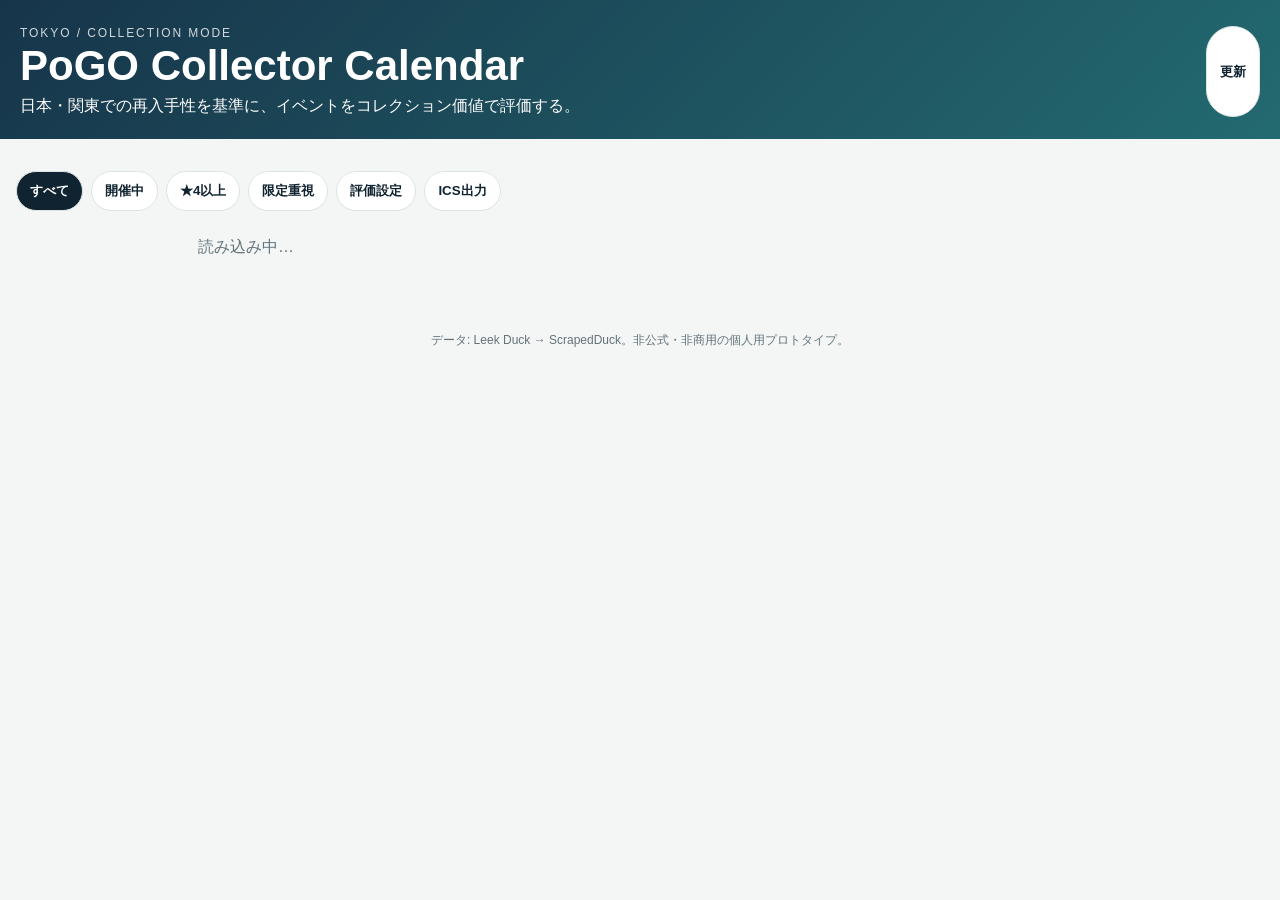
==== docs/index.html @ d17103ff "Add files via upload" ====
<!doctype html><html lang="ja"><head><meta charset="utf-8"><meta name="viewport" content="width=device-width,initial-scale=1"><meta name="theme-color" content="#18354a"><title>PoGO Collector Calendar</title><link rel="manifest" href="manifest.webmanifest"><link rel="stylesheet" href="style.css"></head><body><header><div><p class="eyebrow">TOKYO / COLLECTION MODE</p><h1>PoGO Collector Calendar</h1><p>日本・関東での再入手性を基準に、イベントをコレクション価値で評価する。</p></div><button id="refreshBtn">更新</button></header><section class="summary" id="summary"></section><nav class="filters"><button class="active" data-filter="all">すべて</button><button data-filter="ongoing">開催中</button><button data-filter="high">★4以上</button><button data-filter="limited">限定重視</button><button id="settingsBtn">評価設定</button><button id="icsBtn">ICS出力</button></nav><main><div id="status" class="status">読み込み中…</div><div id="events" class="event-list"></div></main><dialog id="settingsDialog"><form method="dialog"><h2>コレクション評価設定</h2><p class="muted">チェック済み要素は、該当イベントの優先度を下げる。</p><label><input type="checkbox" id="ownedRegionals"> 海外地域限定の通常色は概ね確保済み</label><label><input type="checkbox" id="ownedCostumes"> 衣装・帽子の通常色は1体で十分</label><label><input type="checkbox" id="ownedUnown"> アンノーン通常全28種を確保済み</label><label><input type="checkbox" id="pvpOff" checked> PvP価値を評価しない</label><label><input type="checkbox" id="tokyoPenalty" checked> 東京で恒常入手可能なら大幅減点</label><div class="dialog-actions"><button value="cancel">閉じる</button><button value="default" id="saveSettings">保存</button></div></form></dialog><footer><p>データ: Leek Duck → ScrapedDuck。非公式・非商用の個人用プロトタイプ。</p><p id="updated"></p></footer><script src="app.js"></script></body></html>
---- docs/style.css ----
body{margin:0;background:#f3f6f5;color:#102330;font-family:-apple-system,BlinkMacSystemFont,"Segoe UI","Noto Sans JP",sans-serif}*{box-sizing:border-box}header{background:linear-gradient(135deg,#17354a,#236a70);color:#fff;padding:26px 20px 22px;display:flex;justify-content:space-between;gap:16px}header h1{margin:2px 0 6px;font-size:clamp(25px,6vw,42px)}header p{margin:0}.eyebrow{font-size:12px;letter-spacing:.16em;opacity:.8}button{border:1px solid #dce5e3;background:#fff;color:#102330;padding:10px 13px;border-radius:999px;font-weight:700}.summary{display:grid;grid-template-columns:repeat(3,1fr);gap:10px;padding:14px 16px}.metric,.event{background:#fff;border:1px solid #dce5e3;border-radius:15px}.metric{padding:14px}.metric b{font-size:24px;display:block}.metric span,.status,.when,.score,.muted,footer{color:#63737b}.filters{display:flex;gap:8px;overflow:auto;padding:4px 16px 14px}.filters button.active{background:#102330;color:#fff}main{max-width:920px;margin:auto;padding:0 16px 30px}.status{padding:12px 2px}.event-list{display:grid;gap:12px}.event{overflow:hidden}.event-head{display:flex;gap:14px;padding:14px}.event img{width:86px;height:86px;border-radius:13px;object-fit:cover;background:#e8efed}.event-main{min-width:0;flex:1}.event h2{font-size:18px;margin:0 0 6px}.when{font-size:13px;margin-bottom:8px}.grade{display:inline-flex;font-weight:900;border-radius:999px;padding:5px 9px;background:#eef4f2}.grade[data-tier="SSS"],.grade[data-tier="SS"]{color:#7a3cff}.grade[data-tier="S"]{color:#d7581c}.grade[data-tier="A"]{color:#b58a00}.score{font-size:12px}.badges{display:flex;flex-wrap:wrap;gap:5px;margin-top:9px}.badge{font-size:11px;border:1px solid #dce5e3;border-radius:999px;padding:4px 7px}.detail{border-top:1px solid #dce5e3;padding:12px 14px;background:#fbfcfc}.detail p{margin:4px 0;font-size:14px}.targets{color:#254d52}a{color:#0e8f88;font-weight:700;text-decoration:none}footer{padding:20px;font-size:12px;text-align:center}dialog{border:0;border-radius:18px;padding:20px;max-width:500px;width:calc(100% - 30px)}dialog label{display:block;padding:9px 0}.dialog-actions{display:flex;justify-content:flex-end;gap:8px;margin-top:12px}@media(max-width:560px){.summary{grid-template-columns:1fr 1fr}.summary .metric:last-child{grid-column:1/-1}.event img{width:72px;height:72px}.event h2{font-size:16px}}
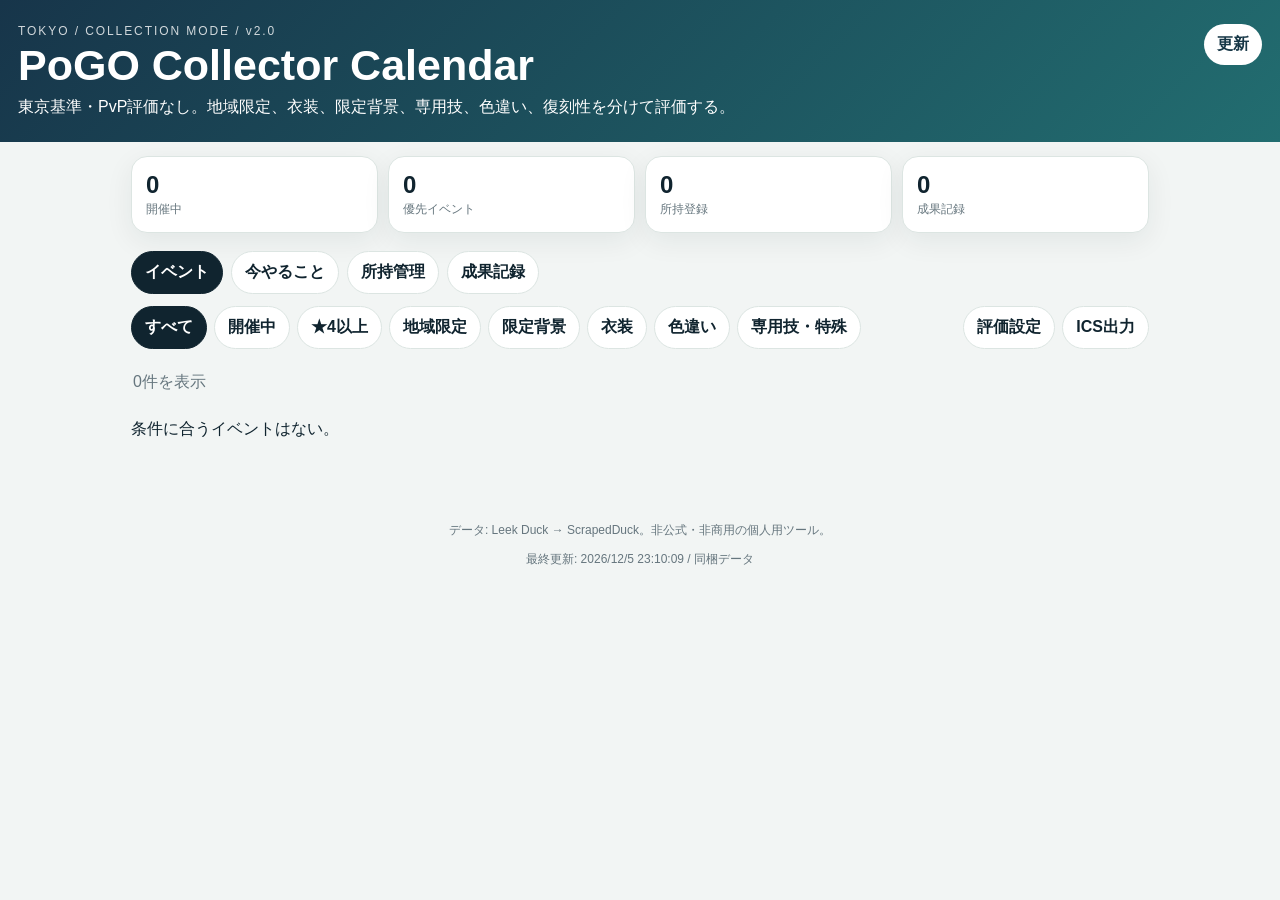
==== commit 73b90228: "Add files via upload" ====
--- a/docs/index.html
+++ b/docs/index.html
@@ -1 +1,173 @@
-<!doctype html><html lang="ja"><head><meta charset="utf-8"><meta name="viewport" content="width=device-width,initial-scale=1"><meta name="theme-color" content="#18354a"><title>PoGO Collector Calendar</title><link rel="manifest" href="manifest.webmanifest"><link rel="stylesheet" href="style.css"></head><body><header><div><p class="eyebrow">TOKYO / COLLECTION MODE</p><h1>PoGO Collector Calendar</h1><p>日本・関東での再入手性を基準に、イベントをコレクション価値で評価する。</p></div><button id="refreshBtn">更新</button></header><section class="summary" id="summary"></section><nav class="filters"><button class="active" data-filter="all">すべて</button><button data-filter="ongoing">開催中</button><button data-filter="high">★4以上</button><button data-filter="limited">限定重視</button><button id="settingsBtn">評価設定</button><button id="icsBtn">ICS出力</button></nav><main><div id="status" class="status">読み込み中…</div><div id="events" class="event-list"></div></main><dialog id="settingsDialog"><form method="dialog"><h2>コレクション評価設定</h2><p class="muted">チェック済み要素は、該当イベントの優先度を下げる。</p><label><input type="checkbox" id="ownedRegionals"> 海外地域限定の通常色は概ね確保済み</label><label><input type="checkbox" id="ownedCostumes"> 衣装・帽子の通常色は1体で十分</label><label><input type="checkbox" id="ownedUnown"> アンノーン通常全28種を確保済み</label><label><input type="checkbox" id="pvpOff" checked> PvP価値を評価しない</label><label><input type="checkbox" id="tokyoPenalty" checked> 東京で恒常入手可能なら大幅減点</label><div class="dialog-actions"><button value="cancel">閉じる</button><button value="default" id="saveSettings">保存</button></div></form></dialog><footer><p>データ: Leek Duck → ScrapedDuck。非公式・非商用の個人用プロトタイプ。</p><p id="updated"></p></footer><script src="app.js"></script></body></html>+<!doctype html>
+<html lang="ja">
+<head>
+  <meta charset="utf-8">
+  <meta name="viewport" content="width=device-width,initial-scale=1,viewport-fit=cover">
+  <meta name="theme-color" content="#163748">
+  <title>PoGO Collector Calendar v2</title>
+  <link rel="manifest" href="manifest.webmanifest">
+  <link rel="stylesheet" href="style.css">
+</head>
+<body>
+<header class="topbar">
+  <div>
+    <p class="eyebrow">TOKYO / COLLECTION MODE / v2.0</p>
+    <h1>PoGO Collector Calendar</h1>
+    <p>東京基準・PvP評価なし。地域限定、衣装、限定背景、専用技、色違い、復刻性を分けて評価する。</p>
+  </div>
+  <button id="refreshBtn" class="primary">更新</button>
+</header>
+
+<section id="summary" class="summary"></section>
+
+<nav class="tabs">
+  <button class="active" data-view="events">イベント</button>
+  <button data-view="dashboard">今やること</button>
+  <button data-view="collection">所持管理</button>
+  <button data-view="results">成果記録</button>
+</nav>
+
+<section id="eventsView" class="view active">
+  <div class="toolbar">
+    <div class="filters">
+      <button class="active" data-filter="all">すべて</button>
+      <button data-filter="ongoing">開催中</button>
+      <button data-filter="high">★4以上</button>
+      <button data-filter="regional">地域限定</button>
+      <button data-filter="background">限定背景</button>
+      <button data-filter="costume">衣装</button>
+      <button data-filter="shiny">色違い</button>
+      <button data-filter="special">専用技・特殊</button>
+    </div>
+    <div class="actions">
+      <button id="settingsBtn">評価設定</button>
+      <button id="icsBtn">ICS出力</button>
+    </div>
+  </div>
+  <main>
+    <div id="status" class="status">読み込み中…</div>
+    <div id="events" class="event-list"></div>
+  </main>
+</section>
+
+<section id="dashboardView" class="view">
+  <main>
+    <div class="panel">
+      <h2>今やるべきこと</h2>
+      <div id="dashboardCards" class="dashboard-grid"></div>
+    </div>
+  </main>
+</section>
+
+<section id="collectionView" class="view">
+  <main>
+    <div class="panel">
+      <div class="section-head">
+        <div>
+          <h2>所持コレクション</h2>
+          <p class="muted">イベント名や対象名と照合し、所持済みなら優先度を自動調整する。</p>
+        </div>
+        <button id="addCollectionBtn">追加</button>
+      </div>
+      <div class="collection-presets">
+        <button data-preset="アンノーン通常全28種">アンノーン全28種</button>
+        <button data-preset="トロピウス">トロピウス</button>
+        <button data-preset="バッフロン">バッフロン</button>
+        <button data-preset="ダイヤカットトリミアン">ダイヤカット</button>
+        <button data-preset="アーマードミュウツー">アーマードミュウツー</button>
+        <button data-preset="帽子ピカチュウ全種">帽子ピカ全種</button>
+      </div>
+      <div id="collectionList" class="collection-list"></div>
+    </div>
+  </main>
+</section>
+
+<section id="resultsView" class="view">
+  <main>
+    <div class="panel">
+      <div class="section-head">
+        <div>
+          <h2>イベント成果記録</h2>
+          <p class="muted">イベント後の色違い、背景、地域限定、専用技などを保存する。</p>
+        </div>
+        <button id="addResultBtn">成果を追加</button>
+      </div>
+      <div id="resultsList" class="results-list"></div>
+    </div>
+  </main>
+</section>
+
+<dialog id="settingsDialog">
+  <form method="dialog" id="settingsForm">
+    <h2>評価設定</h2>
+    <label><input type="checkbox" id="pvpOff" checked> PvP価値を評価しない</label>
+    <label><input type="checkbox" id="tokyoPenalty" checked> 東京で恒常入手可能なら減点</label>
+    <label><input type="checkbox" id="duplicatePenalty" checked> 所持済み通常色は減点</label>
+    <label><input type="checkbox" id="tradeBonus"> 交換用予備を重視する</label>
+    <label>
+      復刻性の扱い
+      <select id="rerunWeight">
+        <option value="1">標準</option>
+        <option value="1.3">強く重視</option>
+        <option value="0.7">弱く重視</option>
+      </select>
+    </label>
+    <div class="dialog-actions">
+      <button value="cancel">閉じる</button>
+      <button value="default" id="saveSettings">保存</button>
+    </div>
+  </form>
+</dialog>
+
+<dialog id="collectionDialog">
+  <form method="dialog" id="collectionForm">
+    <h2>所持アイテムを追加</h2>
+    <label>名称<input id="collectionName" required placeholder="例: 色違いアンノーンO"></label>
+    <label>分類
+      <select id="collectionType">
+        <option>通常</option>
+        <option>色違い</option>
+        <option>地域限定</option>
+        <option>衣装</option>
+        <option>限定背景</option>
+        <option>専用技</option>
+        <option>特殊フォーム</option>
+        <option>幻・伝説</option>
+      </select>
+    </label>
+    <label>保有数<input id="collectionCount" type="number" min="1" value="1"></label>
+    <label>メモ<input id="collectionNote" placeholder="例: GO Fest 2026"></label>
+    <div class="dialog-actions">
+      <button value="cancel">閉じる</button>
+      <button value="default" id="saveCollection">保存</button>
+    </div>
+  </form>
+</dialog>
+
+<dialog id="resultDialog">
+  <form method="dialog" id="resultForm">
+    <h2>イベント成果を追加</h2>
+    <label>イベント名<input id="resultName" required placeholder="例: GO Fest 2026 Global"></label>
+    <label>日付<input id="resultDate" type="date" required></label>
+    <div class="result-fields">
+      <label>色違い<input id="resultShiny" type="number" min="0" value="0"></label>
+      <label>限定背景<input id="resultBackground" type="number" min="0" value="0"></label>
+      <label>地域限定<input id="resultRegional" type="number" min="0" value="0"></label>
+      <label>専用技<input id="resultMove" type="number" min="0" value="0"></label>
+    </div>
+    <label>メモ<textarea id="resultNote" rows="4" placeholder="例: アンノーン全28種、色違いOなど"></textarea></label>
+    <div class="dialog-actions">
+      <button value="cancel">閉じる</button>
+      <button value="default" id="saveResult">保存</button>
+    </div>
+  </form>
+</dialog>
+
+<footer>
+  <p>データ: Leek Duck → ScrapedDuck。非公式・非商用の個人用ツール。</p>
+  <p id="updated"></p>
+</footer>
+
+<script src="app.js"></script>
+</body>
+</html>
--- a/docs/style.css
+++ b/docs/style.css
@@ -1 +1,50 @@
-body{margin:0;background:#f3f6f5;color:#102330;font-family:-apple-system,BlinkMacSystemFont,"Segoe UI","Noto Sans JP",sans-serif}*{box-sizing:border-box}header{background:linear-gradient(135deg,#17354a,#236a70);color:#fff;padding:26px 20px 22px;display:flex;justify-content:space-between;gap:16px}header h1{margin:2px 0 6px;font-size:clamp(25px,6vw,42px)}header p{margin:0}.eyebrow{font-size:12px;letter-spacing:.16em;opacity:.8}button{border:1px solid #dce5e3;background:#fff;color:#102330;padding:10px 13px;border-radius:999px;font-weight:700}.summary{display:grid;grid-template-columns:repeat(3,1fr);gap:10px;padding:14px 16px}.metric,.event{background:#fff;border:1px solid #dce5e3;border-radius:15px}.metric{padding:14px}.metric b{font-size:24px;display:block}.metric span,.status,.when,.score,.muted,footer{color:#63737b}.filters{display:flex;gap:8px;overflow:auto;padding:4px 16px 14px}.filters button.active{background:#102330;color:#fff}main{max-width:920px;margin:auto;padding:0 16px 30px}.status{padding:12px 2px}.event-list{display:grid;gap:12px}.event{overflow:hidden}.event-head{display:flex;gap:14px;padding:14px}.event img{width:86px;height:86px;border-radius:13px;object-fit:cover;background:#e8efed}.event-main{min-width:0;flex:1}.event h2{font-size:18px;margin:0 0 6px}.when{font-size:13px;margin-bottom:8px}.grade{display:inline-flex;font-weight:900;border-radius:999px;padding:5px 9px;background:#eef4f2}.grade[data-tier="SSS"],.grade[data-tier="SS"]{color:#7a3cff}.grade[data-tier="S"]{color:#d7581c}.grade[data-tier="A"]{color:#b58a00}.score{font-size:12px}.badges{display:flex;flex-wrap:wrap;gap:5px;margin-top:9px}.badge{font-size:11px;border:1px solid #dce5e3;border-radius:999px;padding:4px 7px}.detail{border-top:1px solid #dce5e3;padding:12px 14px;background:#fbfcfc}.detail p{margin:4px 0;font-size:14px}.targets{color:#254d52}a{color:#0e8f88;font-weight:700;text-decoration:none}footer{padding:20px;font-size:12px;text-align:center}dialog{border:0;border-radius:18px;padding:20px;max-width:500px;width:calc(100% - 30px)}dialog label{display:block;padding:9px 0}.dialog-actions{display:flex;justify-content:flex-end;gap:8px;margin-top:12px}@media(max-width:560px){.summary{grid-template-columns:1fr 1fr}.summary .metric:last-child{grid-column:1/-1}.event img{width:72px;height:72px}.event h2{font-size:16px}}+
+:root{
+  --bg:#f2f5f4;--card:#fff;--ink:#10242f;--muted:#66767e;--accent:#0c8f87;
+  --line:#dce5e2;--danger:#b33b3b;--shadow:0 8px 28px rgba(16,36,47,.07)
+}
+*{box-sizing:border-box}
+body{margin:0;background:var(--bg);color:var(--ink);font-family:-apple-system,BlinkMacSystemFont,"Segoe UI","Noto Sans JP",sans-serif}
+button,input,select,textarea{font:inherit}
+button{border:1px solid var(--line);background:#fff;color:var(--ink);padding:10px 13px;border-radius:999px;font-weight:700;cursor:pointer}
+button:hover{transform:translateY(-1px)}
+.primary{background:#fff;color:#173747;border:0}
+.topbar{background:linear-gradient(135deg,#17354a,#226d70);color:white;padding:24px 18px;display:flex;justify-content:space-between;gap:18px;align-items:flex-start}
+.topbar h1{margin:3px 0 7px;font-size:clamp(26px,5vw,43px)}
+.topbar p{margin:0;max-width:850px}.eyebrow{font-size:12px;letter-spacing:.16em;opacity:.8}
+.summary{display:grid;grid-template-columns:repeat(4,1fr);gap:10px;padding:14px 16px;max-width:1050px;margin:auto}
+.metric{background:var(--card);border:1px solid var(--line);border-radius:16px;padding:14px;box-shadow:var(--shadow)}
+.metric b{display:block;font-size:24px}.metric span{font-size:12px;color:var(--muted)}
+.tabs{display:flex;gap:8px;padding:4px 16px 12px;max-width:1050px;margin:auto;overflow:auto}
+.tabs button.active,.filters button.active{background:var(--ink);color:white;border-color:var(--ink)}
+.view{display:none}.view.active{display:block}
+.toolbar{max-width:1050px;margin:auto;padding:0 16px 13px;display:flex;justify-content:space-between;gap:12px;align-items:flex-start}
+.filters,.actions{display:flex;gap:7px;overflow:auto}.filters{flex:1}
+main{max-width:1050px;margin:auto;padding:0 16px 36px}
+.status{color:var(--muted);padding:10px 2px}
+.event-list{display:grid;grid-template-columns:repeat(auto-fit,minmax(330px,1fr));gap:13px}
+.event{background:var(--card);border:1px solid var(--line);border-radius:18px;overflow:hidden;box-shadow:var(--shadow)}
+.event-head{display:flex;gap:13px;padding:14px}
+.event img{width:88px;height:88px;border-radius:13px;object-fit:cover;background:#e6ecea}
+.event-main{min-width:0;flex:1}.event h2{font-size:18px;margin:0 0 5px}.when{font-size:13px;color:var(--muted);margin-bottom:8px}
+.grade{display:inline-flex;font-weight:900;border-radius:999px;padding:5px 9px;background:#edf3f1}.score{font-size:12px;color:var(--muted);margin-left:5px}
+.badges{display:flex;flex-wrap:wrap;gap:5px;margin-top:8px}.badge{font-size:11px;border:1px solid var(--line);border-radius:999px;padding:4px 7px}
+.detail{border-top:1px solid var(--line);padding:12px 14px;background:#fbfcfc}.detail p{margin:5px 0;font-size:14px}.detail b{display:block;margin-bottom:3px}
+.scores{display:grid;grid-template-columns:repeat(4,1fr);gap:6px;margin:9px 0}.dimension{border:1px solid var(--line);border-radius:10px;padding:7px;text-align:center}.dimension b{font-size:16px}.dimension span{font-size:10px;color:var(--muted)}
+a{color:var(--accent);font-weight:700;text-decoration:none}
+.panel{background:var(--card);border:1px solid var(--line);border-radius:19px;padding:18px;box-shadow:var(--shadow)}
+.section-head{display:flex;justify-content:space-between;gap:12px;align-items:flex-start}.section-head h2,.panel h2{margin-top:0}
+.muted{color:var(--muted)}
+.dashboard-grid{display:grid;grid-template-columns:repeat(auto-fit,minmax(260px,1fr));gap:12px}
+.task-card{border:1px solid var(--line);border-radius:15px;padding:14px;background:#fbfcfc}.task-card h3{margin:0 0 7px}.task-card .big{font-size:28px;font-weight:900}
+.collection-presets{display:flex;flex-wrap:wrap;gap:7px;margin:15px 0}
+.collection-list,.results-list{display:grid;gap:9px}
+.collection-row,.result-row{display:flex;justify-content:space-between;gap:14px;align-items:center;border:1px solid var(--line);border-radius:13px;padding:12px}
+.collection-row small,.result-row small{color:var(--muted)}.delete-btn{color:var(--danger)}
+dialog{border:0;border-radius:18px;padding:20px;width:min(520px,calc(100% - 30px))}
+dialog label{display:block;margin:11px 0}dialog input,dialog select,dialog textarea{width:100%;margin-top:5px;padding:10px;border:1px solid var(--line);border-radius:10px}
+.dialog-actions{display:flex;justify-content:flex-end;gap:8px;margin-top:14px}.result-fields{display:grid;grid-template-columns:1fr 1fr;gap:8px}
+footer{text-align:center;color:var(--muted);font-size:12px;padding:18px}
+@media(max-width:700px){
+  .summary{grid-template-columns:1fr 1fr}.toolbar{display:block}.actions{margin-top:9px}.event-list{grid-template-columns:1fr}.scores{grid-template-columns:1fr 1fr}
+}
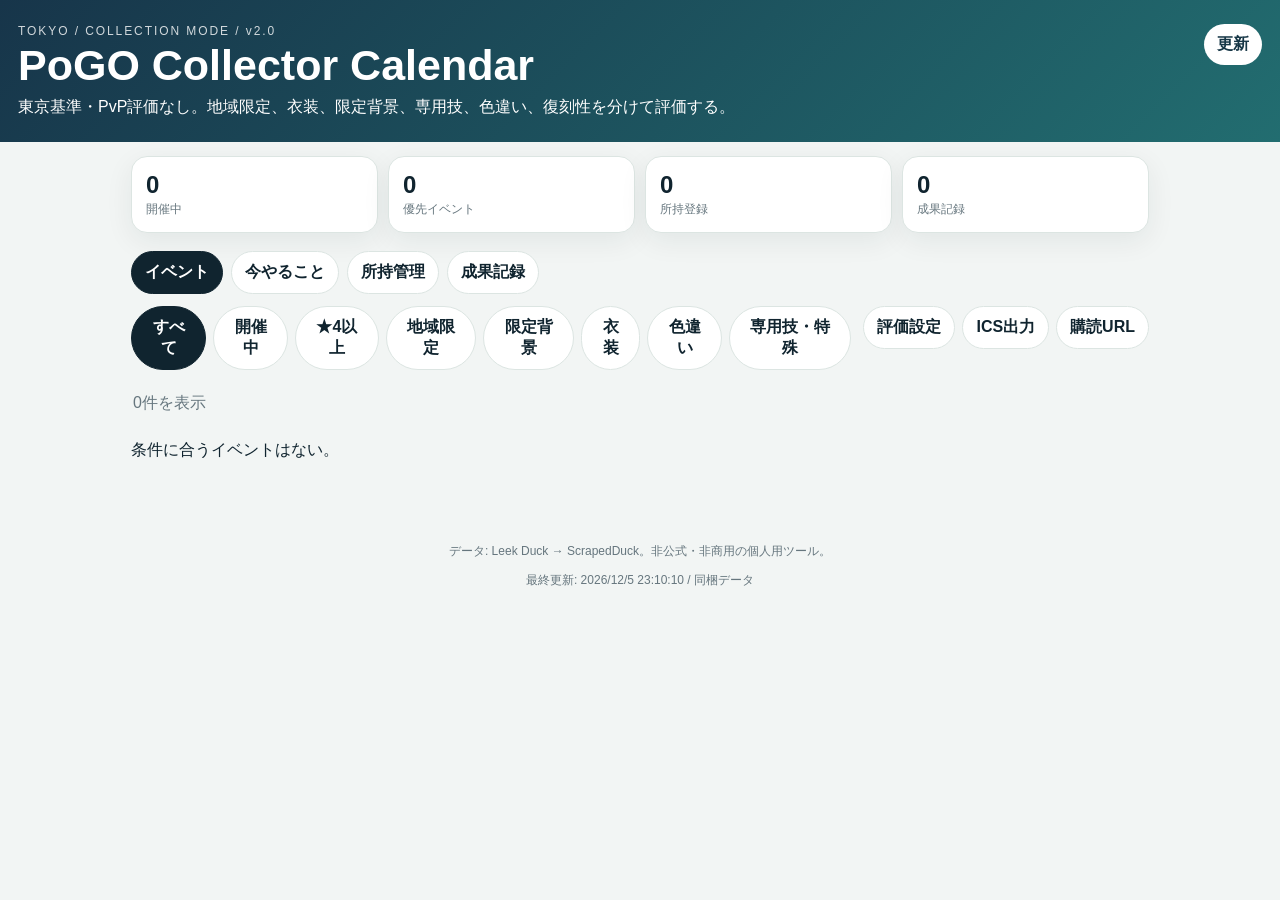
==== commit df9e5ba5: "Add files via upload" ====
--- a/docs/index.html
+++ b/docs/index.html
@@ -42,6 +42,7 @@
     <div class="actions">
       <button id="settingsBtn">評価設定</button>
       <button id="icsBtn">ICS出力</button>
+      <button id="subscribeBtn">購読URL</button>
     </div>
   </div>
   <main>
